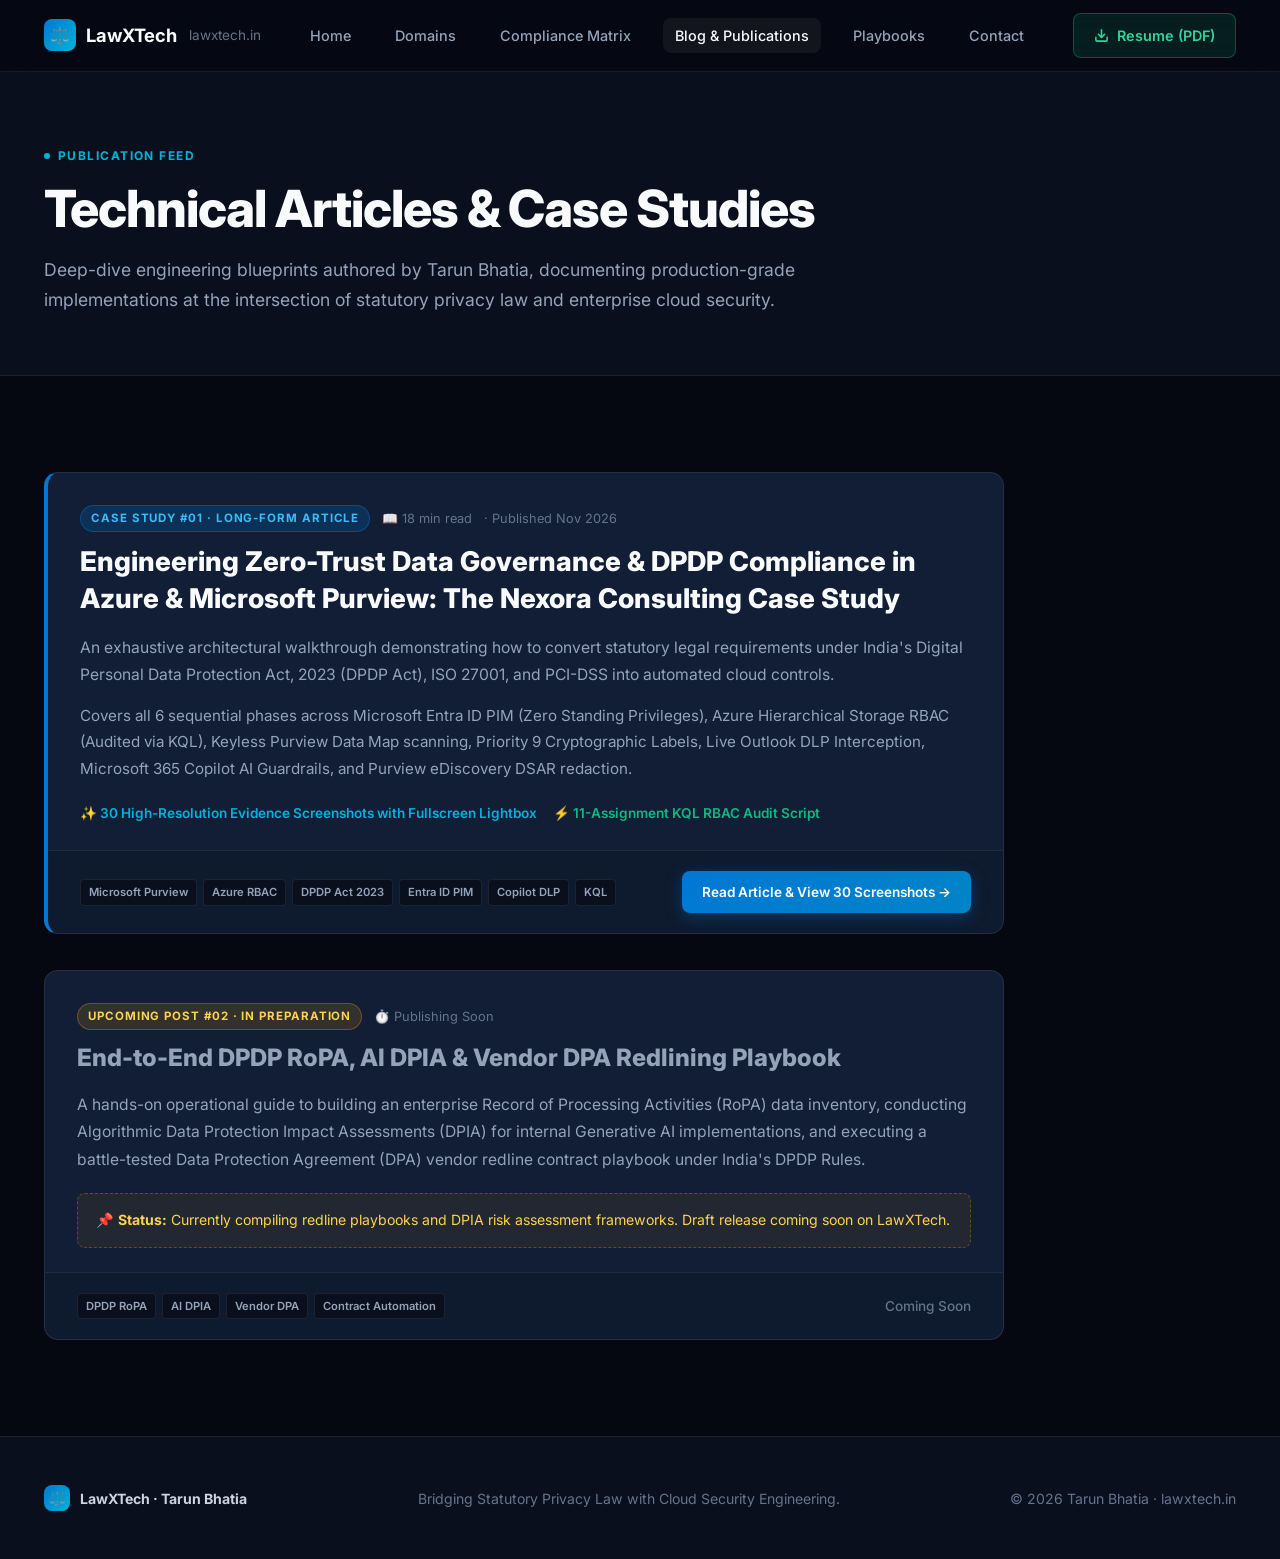
==== blog/index.html @ 919694d5 "feat: complete redesign - personal techno-legal brand, publication blog, and DPDP architecture case " ====
<!DOCTYPE html>
<html lang="en">
<head>
  <meta charset="UTF-8">
  <meta name="viewport" content="width=device-width, initial-scale=1.0">
  <title>Technical Blog &amp; Case Studies | LawXTech — Tarun Bhatia</title>
  <meta name="description" content="Technical publications, cloud security blueprints, and regulatory engineering case studies by Tarun Bhatia on Microsoft Purview, Azure RBAC, DPDP Act 2023, and Zero-Trust data governance.">
  <link rel="preconnect" href="https://fonts.googleapis.com">
  <link rel="preconnect" href="https://fonts.gstatic.com" crossorigin>
  <link href="https://fonts.googleapis.com/css2?family=Inter:wght@300;400;500;600;700;800;900&family=JetBrains+Mono:wght@400;500;600;700&display=swap" rel="stylesheet">
  <link rel="stylesheet" href="../style.css">
</head>
<body>

  <!-- Navigation -->
  <nav id="navbar">
    <div class="container nav-inner">
      <a href="/" class="nav-brand">
        <span class="brand-badge">⚖️</span>
        <span class="brand-name">LawXTech</span>
        <span class="brand-domain">lawxtech.in</span>
      </a>
      <div class="nav-links">
        <a href="/" class="nav-link">Home</a>
        <a href="/#domains" class="nav-link">Domains</a>
        <a href="/#compliance-matrix" class="nav-link">Compliance Matrix</a>
        <a href="/blog/index.html" class="nav-link active">Blog &amp; Publications</a>
        <a href="/#playbooks" class="nav-link">Playbooks</a>
        <a href="/#contact" class="nav-link">Contact</a>
      </div>
      <div class="nav-actions">
        <a href="/assets/Tarun-Bhatia-Resume.pdf" target="_blank" class="btn btn-resume">
          <svg width="15" height="15" viewBox="0 0 24 24" fill="none" stroke="currentColor" stroke-width="2.5" stroke-linecap="round" stroke-linejoin="round"><path d="M21 15v4a2 2 0 0 1-2 2H5a2 2 0 0 1-2-2v-4"></path><polyline points="7 10 12 15 17 10"></polyline><line x1="12" y1="15" x2="12" y2="3"></line></svg>
          Resume (PDF)
        </a>
        <button class="nav-mobile-btn" id="mobile-btn" aria-label="Toggle navigation">
          <span></span><span></span><span></span>
        </button>
      </div>
    </div>
  </nav>

  <!-- Header -->
  <header style="padding: 140px 0 60px; background: var(--bg-1); border-bottom: 1px solid var(--border);">
    <div class="container">
      <div class="section-eyebrow">Publication Feed</div>
      <h1 class="section-title" style="font-size: clamp(2.25rem, 4vw, 3.25rem);">Technical Articles &amp; Case Studies</h1>
      <p class="section-desc">
        Deep-dive engineering blueprints authored by Tarun Bhatia, documenting production-grade implementations at the intersection of statutory privacy law and enterprise cloud security.
      </p>
    </div>
  </header>

  <!-- Publications Feed -->
  <section class="section">
    <div class="container">
      <div style="display: flex; flex-direction: column; gap: 36px; max-width: 960px;">

        <!-- Post #01 -->
        <article class="feed-card primary-post" style="border-radius: var(--radius-md);">
          <div class="feed-card-header">
            <div class="post-meta-row">
              <span class="post-pill pill-active">Case Study #01 · Long-Form Article</span>
              <span class="post-read-time">📖 18 min read</span>
              <span style="font-size: 0.8rem; color: var(--text-3);">· Published Nov 2026</span>
            </div>
            <h2 class="feed-title" style="font-size: 1.7rem;">
              <a href="/blog/nexora-purview-dpdp-architecture.html">
                Engineering Zero-Trust Data Governance &amp; DPDP Compliance in Azure &amp; Microsoft Purview: The Nexora Consulting Case Study
              </a>
            </h2>
          </div>
          <div class="feed-body">
            <p>
              An exhaustive architectural walkthrough demonstrating how to convert statutory legal requirements under India's Digital Personal Data Protection Act, 2023 (DPDP Act), ISO 27001, and PCI-DSS into automated cloud controls.
            </p>
            <p style="margin-top: 14px; font-size: 0.95rem; color: var(--text-2);">
              Covers all 6 sequential phases across Microsoft Entra ID PIM (Zero Standing Privileges), Azure Hierarchical Storage RBAC (Audited via KQL), Keyless Purview Data Map scanning, Priority 9 Cryptographic Labels, Live Outlook DLP Interception, Microsoft 365 Copilot AI Guardrails, and Purview eDiscovery DSAR redaction.
            </p>
            <div style="margin-top: 20px; display: flex; align-items: center; gap: 16px; flex-wrap: wrap;">
              <span style="font-size: 0.85rem; color: var(--accent-cyan); font-weight: 600;">✨ 30 High-Resolution Evidence Screenshots with Fullscreen Lightbox</span>
              <span style="font-size: 0.85rem; color: var(--accent-green); font-weight: 600;">⚡ 11-Assignment KQL RBAC Audit Script</span>
            </div>
          </div>
          <div class="feed-footer">
            <div class="feed-tags">
              <span class="ftag">Microsoft Purview</span>
              <span class="ftag">Azure RBAC</span>
              <span class="ftag">DPDP Act 2023</span>
              <span class="ftag">Entra ID PIM</span>
              <span class="ftag">Copilot DLP</span>
              <span class="ftag">KQL</span>
            </div>
            <a href="/blog/nexora-purview-dpdp-architecture.html" class="btn btn-primary" style="font-size: 0.85rem;">
              Read Article &amp; View 30 Screenshots →
            </a>
          </div>
        </article>

        <!-- Post #02 -->
        <article class="feed-card" style="border-radius: var(--radius-md);">
          <div class="feed-card-header">
            <div class="post-meta-row">
              <span class="post-pill pill-upcoming">Upcoming Post #02 · In Preparation</span>
              <span class="post-read-time">⏱️ Publishing Soon</span>
            </div>
            <h2 class="feed-title" style="font-size: 1.5rem; color: var(--text-2);">
              End-to-End DPDP RoPA, AI DPIA &amp; Vendor DPA Redlining Playbook
            </h2>
          </div>
          <div class="feed-body">
            <p>
              A hands-on operational guide to building an enterprise Record of Processing Activities (RoPA) data inventory, conducting Algorithmic Data Protection Impact Assessments (DPIA) for internal Generative AI implementations, and executing a battle-tested Data Protection Agreement (DPA) vendor redline contract playbook under India's DPDP Rules.
            </p>
            <div style="margin-top: 20px; padding: 14px 18px; border-radius: var(--radius-sm); background: rgba(245, 158, 11, 0.08); border: 1px dashed rgba(245, 158, 11, 0.3); font-size: 0.88rem; color: #fcd34d;">
              📌 <strong>Status:</strong> Currently compiling redline playbooks and DPIA risk assessment frameworks. Draft release coming soon on LawXTech.
            </div>
          </div>
          <div class="feed-footer">
            <div class="feed-tags">
              <span class="ftag">DPDP RoPA</span>
              <span class="ftag">AI DPIA</span>
              <span class="ftag">Vendor DPA</span>
              <span class="ftag">Contract Automation</span>
            </div>
            <span style="font-size: 0.85rem; color: var(--text-3); font-weight: 500;">Coming Soon</span>
          </div>
        </article>

      </div>
    </div>
  </section>

  <!-- Footer -->
  <footer>
    <div class="container footer-inner">
      <div class="footer-brand-wrap">
        <span class="brand-badge" style="width: 26px; height: 26px; font-size: 0.85rem;">⚖️</span>
        <span>LawXTech · Tarun Bhatia</span>
      </div>
      <div>
        Bridging Statutory Privacy Law with Cloud Security Engineering.
      </div>
      <div>
        © 2026 Tarun Bhatia · lawxtech.in
      </div>
    </div>
  </footer>

  <script src="../script.js"></script>
</body>
</html>
---- style.css ----
/* ═══════════════════════════════════════════════════════════
   LawXTech (lawxtech.in) — Universal Design System & Stylesheet
   Author: Tarun Bhatia (Privacy Engineer & Data Governance Specialist)
   Theme: High-End Techno-Legal Dark + Azure/Cyan + Purple Accent
═══════════════════════════════════════════════════════════ */

:root {
  --bg-0: #050811;
  --bg-1: #090f1d;
  --bg-2: #0e172a;
  --bg-card: #111e36;
  --bg-card-hover: #172744;
  --border: rgba(255, 255, 255, 0.08);
  --border-hover: rgba(0, 168, 255, 0.45);
  --accent: #0078d4;
  --accent-cyan: #00b4d8;
  --accent-purple: #8b5cf6;
  --accent-green: #10b981;
  --accent-red: #ef4444;
  --accent-amber: #f59e0b;
  --text-0: #f8fafc;
  --text-1: #cbd5e1;
  --text-2: #94a3b8;
  --text-3: #64748b;
  --font-main: 'Inter', -apple-system, BlinkMacSystemFont, 'Segoe UI', Roboto, sans-serif;
  --font-mono: 'JetBrains Mono', 'Fira Code', monospace;
  --radius-sm: 8px;
  --radius-md: 14px;
  --radius-lg: 20px;
  --shadow-sm: 0 4px 16px rgba(0, 0, 0, 0.3);
  --shadow-lg: 0 12px 48px rgba(0, 0, 0, 0.6);
  --transition: all 0.25s cubic-bezier(0.4, 0, 0.2, 1);
}

/* ── Reset & Global ── */
*, *::before, *::after { box-sizing: border-box; margin: 0; padding: 0; }
html { scroll-behavior: smooth; font-size: 16px; }
body {
  font-family: var(--font-main);
  background: var(--bg-0);
  color: var(--text-1);
  line-height: 1.65;
  overflow-x: hidden;
  -webkit-font-smoothing: antialiased;
}
img { max-width: 100%; height: auto; display: block; }
a { color: inherit; text-decoration: none; transition: var(--transition); }
ul, ol { list-style: none; }
button { cursor: pointer; border: none; background: none; font-family: inherit; }
code {
  font-family: var(--font-mono);
  font-size: 0.88em;
  background: rgba(0, 180, 216, 0.1);
  color: #7dd3fc;
  padding: 3px 7px;
  border-radius: 5px;
  border: 1px solid rgba(0, 180, 216, 0.2);
}
pre { font-family: var(--font-mono); }

/* ── Reading Progress Bar ── */
#reading-progress {
  position: fixed; top: 0; left: 0; width: 0%; height: 3px;
  background: linear-gradient(90deg, var(--accent), var(--accent-cyan), var(--accent-purple));
  z-index: 2000; transition: width 0.1s ease-out;
}

/* ── Layout Containers ── */
.container { max-width: 1240px; margin: 0 auto; padding: 0 24px; }
.container-narrow { max-width: 900px; margin: 0 auto; padding: 0 24px; }
.section { padding: 96px 0; }
.section-alt { background: var(--bg-1); border-top: 1px solid var(--border); border-bottom: 1px solid var(--border); }
.section-header { margin-bottom: 48px; }
.section-eyebrow {
  display: inline-flex; align-items: center; gap: 8px;
  font-size: 0.75rem; font-weight: 700; text-transform: uppercase;
  letter-spacing: 0.12em; color: var(--accent-cyan); margin-bottom: 12px;
}
.section-eyebrow::before {
  content: ''; display: inline-block; width: 6px; height: 6px;
  border-radius: 50%; background: var(--accent-cyan);
}
.section-title {
  font-size: clamp(2rem, 3.5vw, 2.75rem);
  font-weight: 800; color: var(--text-0);
  line-height: 1.2; letter-spacing: -0.02em; margin-bottom: 16px;
}
.section-desc { font-size: 1.1rem; color: var(--text-2); max-width: 760px; line-height: 1.7; }

/* ── Navigation ── */
#navbar {
  position: fixed; top: 0; left: 0; right: 0; z-index: 1000;
  height: 72px; display: flex; align-items: center;
  background: rgba(5, 8, 17, 0.85); backdrop-filter: blur(16px);
  -webkit-backdrop-filter: blur(16px);
  border-bottom: 1px solid var(--border);
  transition: var(--transition);
}
.nav-inner {
  display: flex; align-items: center; justify-content: space-between;
  width: 100%;
}
.nav-brand {
  display: flex; align-items: center; gap: 10px; font-weight: 700;
  font-size: 1.15rem; color: var(--text-0);
}
.brand-badge {
  background: linear-gradient(135deg, var(--accent), var(--accent-cyan));
  width: 32px; height: 32px; border-radius: 8px;
  display: flex; align-items: center; justify-content: center;
  font-size: 1rem; color: #fff;
}
.brand-domain { font-size: 0.85rem; color: var(--text-3); font-weight: 400; margin-left: 2px; }
.nav-links { display: flex; align-items: center; gap: 20px; }
.nav-link {
  font-size: 0.9rem; font-weight: 500; color: var(--text-2);
  padding: 6px 12px; border-radius: var(--radius-sm);
}
.nav-link:hover, .nav-link.active { color: var(--text-0); background: rgba(255, 255, 255, 0.05); }
.nav-actions { display: flex; align-items: center; gap: 12px; }
.nav-mobile-btn {
  display: none; flex-direction: column; gap: 5px; padding: 8px;
  border-radius: var(--radius-sm); background: rgba(255, 255, 255, 0.05);
}
.nav-mobile-btn span { width: 22px; height: 2px; background: var(--text-1); border-radius: 2px; transition: var(--transition); }

/* ── Buttons ── */
.btn {
  display: inline-flex; align-items: center; justify-content: center; gap: 8px;
  font-size: 0.9rem; font-weight: 600; padding: 10px 20px;
  border-radius: var(--radius-sm); transition: var(--transition);
}
.btn-primary {
  background: linear-gradient(135deg, var(--accent), #0284c7);
  color: #fff; box-shadow: 0 4px 16px rgba(0, 120, 212, 0.35);
}
.btn-primary:hover {
  transform: translateY(-2px);
  box-shadow: 0 8px 24px rgba(0, 120, 212, 0.5);
}
.btn-outline {
  border: 1px solid var(--border-hover); color: var(--accent-cyan);
  background: rgba(0, 180, 216, 0.04);
}
.btn-outline:hover {
  background: rgba(0, 180, 216, 0.12); color: #fff;
  transform: translateY(-2px);
}
.btn-resume {
  background: rgba(16, 185, 129, 0.12); border: 1px solid rgba(16, 185, 129, 0.35);
  color: #34d399; font-weight: 600;
}
.btn-resume:hover {
  background: rgba(16, 185, 129, 0.25); color: #fff;
  transform: translateY(-2px);
}

/* ── Hero Section (Home) ── */
#hero {
  position: relative; min-height: 92vh; padding-top: 130px; padding-bottom: 80px;
  display: flex; align-items: center; overflow: hidden;
}
.hero-glow-1 {
  position: absolute; top: 10%; left: 5%; width: 500px; height: 500px;
  background: radial-gradient(circle, rgba(0, 120, 212, 0.15) 0%, transparent 70%);
  filter: blur(80px); pointer-events: none; z-index: 0;
}
.hero-glow-2 {
  position: absolute; bottom: 5%; right: 10%; width: 450px; height: 450px;
  background: radial-gradient(circle, rgba(139, 92, 246, 0.12) 0%, transparent 70%);
  filter: blur(80px); pointer-events: none; z-index: 0;
}
.hero-grid {
  display: grid; grid-template-columns: 1.25fr 0.75fr; gap: 48px;
  align-items: center; position: relative; z-index: 1;
}
.hero-content { display: flex; flex-direction: column; gap: 20px; }
.hero-badge-wrap { display: flex; align-items: center; gap: 12px; flex-wrap: wrap; }
.hero-status {
  display: inline-flex; align-items: center; gap: 8px;
  padding: 6px 14px; border-radius: 999px;
  background: rgba(16, 185, 129, 0.1); border: 1px solid rgba(16, 185, 129, 0.3);
  font-size: 0.78rem; font-weight: 600; color: #34d399;
}
.status-dot { width: 8px; height: 8px; border-radius: 50%; background: #34d399; animation: pulse-green 2s infinite; }
@keyframes pulse-green { 0%, 100% { opacity: 1; transform: scale(1); } 50% { opacity: 0.4; transform: scale(0.8); } }
.hero-location { font-size: 0.85rem; color: var(--text-2); display: flex; align-items: center; gap: 6px; }
.hero-name {
  font-size: clamp(2.5rem, 5vw, 4.25rem); font-weight: 900;
  color: var(--text-0); letter-spacing: -0.03em; line-height: 1.08;
}
.hero-name span {
  background: linear-gradient(135deg, #fff 30%, var(--accent-cyan) 100%);
  -webkit-background-clip: text; -webkit-text-fill-color: transparent;
}
.hero-tagline {
  font-size: clamp(1.15rem, 2vw, 1.4rem); font-weight: 500;
  color: var(--accent-cyan); line-height: 1.4;
}
.hero-bio { font-size: 1.1rem; color: var(--text-2); line-height: 1.8; max-width: 680px; }
.hero-bio strong { color: var(--text-0); }
.hero-cta-group { display: flex; align-items: center; gap: 14px; flex-wrap: wrap; margin-top: 8px; }

/* ── Hero Snapshot Card ── */
.hero-card {
  background: var(--bg-card); border: 1px solid var(--border);
  border-radius: var(--radius-lg); padding: 32px; box-shadow: var(--shadow-lg);
  display: flex; flex-direction: column; gap: 24px; position: relative;
}
.hero-card-header { border-bottom: 1px solid var(--border); padding-bottom: 18px; }
.hch-title { font-size: 0.8rem; font-weight: 700; text-transform: uppercase; letter-spacing: 0.1em; color: var(--accent-cyan); }
.hch-sub { font-size: 1.1rem; font-weight: 700; color: var(--text-0); margin-top: 4px; }
.hero-stats-row { display: grid; grid-template-columns: repeat(2, 1fr); gap: 16px; }
.stat-box {
  background: var(--bg-1); border: 1px solid var(--border);
  border-radius: var(--radius-sm); padding: 14px; text-align: left;
}
.sb-num { font-size: 1.85rem; font-weight: 800; color: var(--accent-cyan); line-height: 1; font-family: var(--font-mono); }
.sb-lbl { font-size: 0.75rem; color: var(--text-2); margin-top: 6px; font-weight: 500; }
.hero-badges-list { display: flex; flex-wrap: wrap; gap: 8px; }
.hbadge {
  font-size: 0.75rem; font-weight: 600; padding: 4px 10px; border-radius: 6px;
  background: rgba(255, 255, 255, 0.04); border: 1px solid var(--border); color: var(--text-1);
}

/* ── Domains of Expertise ── */
.domains-grid {
  display: grid; grid-template-columns: repeat(auto-fit, minmax(340px, 1fr));
  gap: 24px;
}
.domain-card {
  background: var(--bg-card); border: 1px solid var(--border);
  border-radius: var(--radius-md); padding: 32px;
  transition: var(--transition); display: flex; flex-direction: column; gap: 16px;
}
.domain-card:hover {
  border-color: var(--border-hover); transform: translateY(-4px);
  box-shadow: var(--shadow-sm);
}
.dc-icon {
  width: 48px; height: 48px; border-radius: 12px;
  display: flex; align-items: center; justify-content: center;
  font-size: 1.5rem; background: rgba(0, 120, 212, 0.12);
  border: 1px solid rgba(0, 120, 212, 0.25);
}
.domain-card h3 { font-size: 1.2rem; font-weight: 700; color: var(--text-0); }
.domain-card p { font-size: 0.95rem; color: var(--text-2); line-height: 1.7; }
.domain-tags { display: flex; flex-wrap: wrap; gap: 6px; margin-top: auto; padding-top: 8px; }
.dtag {
  font-size: 0.72rem; font-weight: 600; padding: 3px 8px; border-radius: 4px;
  background: rgba(255, 255, 255, 0.03); color: var(--accent-cyan);
  border: 1px solid rgba(0, 180, 216, 0.2); font-family: var(--font-mono);
}

/* ── Compliance Matrix Table ── */
.compliance-matrix-wrap {
  overflow-x: auto; border-radius: var(--radius-md); border: 1px solid var(--border);
  background: var(--bg-card); box-shadow: var(--shadow-sm);
}
.compliance-table { width: 100%; border-collapse: collapse; font-size: 0.9rem; text-align: left; }
.compliance-table th {
  padding: 16px 20px; background: rgba(255, 255, 255, 0.03);
  color: var(--text-0); font-weight: 700; font-size: 0.8rem;
  text-transform: uppercase; letter-spacing: 0.08em;
  border-bottom: 1px solid var(--border);
}
.compliance-table td {
  padding: 18px 20px; border-bottom: 1px solid var(--border);
  color: var(--text-1); vertical-align: top;
}
.compliance-table tr:last-child td { border-bottom: none; }
.compliance-table tr:hover td { background: rgba(0, 120, 212, 0.04); }
.matrix-sec { font-family: var(--font-mono); font-weight: 600; color: var(--accent-cyan); white-space: nowrap; }
.matrix-fw {
  display: inline-block; font-size: 0.72rem; font-weight: 700; padding: 2px 8px;
  border-radius: 4px; text-transform: uppercase; letter-spacing: 0.05em;
}
.fw-dpdp { background: rgba(0, 120, 212, 0.15); color: #7dd3fc; border: 1px solid rgba(0, 120, 212, 0.3); }
.fw-pci { background: rgba(239, 68, 68, 0.15); color: #fca5a5; border: 1px solid rgba(239, 68, 68, 0.3); }
.fw-iso { background: rgba(16, 185, 129, 0.15); color: #6ee7b7; border: 1px solid rgba(16, 185, 129, 0.3); }
.matrix-link {
  display: inline-flex; align-items: center; gap: 6px;
  color: var(--accent-cyan); font-weight: 600; font-size: 0.85rem;
}
.matrix-link:hover { color: #fff; text-decoration: underline; }

/* ── Blog / Case Study Feed Cards ── */
.feed-grid { display: grid; grid-template-columns: 1.25fr 0.75fr; gap: 32px; }
.feed-card {
  background: var(--bg-card); border: 1px solid var(--border);
  border-radius: var(--radius-lg); overflow: hidden;
  transition: var(--transition); display: flex; flex-direction: column;
}
.feed-card:hover { border-color: var(--border-hover); transform: translateY(-4px); box-shadow: var(--shadow-lg); }
.feed-card.primary-post { border-left: 4px solid var(--accent); }
.feed-card-header { padding: 32px 32px 16px; display: flex; flex-direction: column; gap: 12px; }
.post-meta-row { display: flex; align-items: center; gap: 12px; flex-wrap: wrap; }
.post-pill {
  font-size: 0.72rem; font-weight: 700; padding: 3px 10px; border-radius: 999px;
  text-transform: uppercase; letter-spacing: 0.08em;
}
.pill-active { background: rgba(0, 120, 212, 0.2); color: #38bdf8; border: 1px solid rgba(0, 120, 212, 0.4); }
.pill-upcoming { background: rgba(245, 158, 11, 0.15); color: #fcd34d; border: 1px solid rgba(245, 158, 11, 0.3); }
.post-read-time { font-size: 0.8rem; color: var(--text-3); display: flex; align-items: center; gap: 4px; }
.feed-title {
  font-size: 1.45rem; font-weight: 800; color: var(--text-0); line-height: 1.35;
}
.feed-title a:hover { color: var(--accent-cyan); }
.feed-body { padding: 0 32px 24px; color: var(--text-2); font-size: 0.98rem; line-height: 1.75; }
.feed-footer {
  margin-top: auto; padding: 20px 32px; border-top: 1px solid var(--border);
  background: rgba(0, 0, 0, 0.15); display: flex; align-items: center; justify-content: space-between;
}
.feed-tags { display: flex; flex-wrap: wrap; gap: 6px; }
.ftag {
  font-size: 0.7rem; font-weight: 600; padding: 3px 8px; border-radius: 4px;
  background: var(--bg-1); color: var(--text-2); border: 1px solid var(--border);
}

/* ── Free Governance Playbooks ── */
.playbooks-grid { display: grid; grid-template-columns: repeat(auto-fit, minmax(320px, 1fr)); gap: 24px; }
.playbook-card {
  background: var(--bg-card); border: 1px solid var(--border);
  border-radius: var(--radius-md); padding: 32px;
  display: flex; flex-direction: column; gap: 18px;
}
.pb-badge {
  display: inline-block; font-size: 0.72rem; font-weight: 700;
  text-transform: uppercase; letter-spacing: 0.08em;
  color: var(--accent-green); background: rgba(16, 185, 129, 0.12);
  padding: 3px 10px; border-radius: 999px; width: fit-content;
}
.playbook-card h3 { font-size: 1.25rem; font-weight: 700; color: var(--text-0); }
.playbook-card p { font-size: 0.95rem; color: var(--text-2); line-height: 1.7; }
.pb-features { display: flex; flex-direction: column; gap: 8px; font-size: 0.88rem; color: var(--text-1); }
.pb-features li { display: flex; align-items: center; gap: 8px; }
.pb-features li::before { content: '✓'; color: var(--accent-green); font-weight: 700; }
.playbook-actions { margin-top: auto; display: flex; gap: 12px; }

/* ── Long-Form Editorial Blog Post Layout ── */
.article-header { padding: 140px 0 60px; border-bottom: 1px solid var(--border); background: var(--bg-1); }
.article-meta-top { display: flex; align-items: center; gap: 12px; margin-bottom: 16px; flex-wrap: wrap; }
.article-h1 {
  font-size: clamp(2.25rem, 4vw, 3.5rem); font-weight: 900;
  color: var(--text-0); line-height: 1.18; letter-spacing: -0.02em; margin-bottom: 24px;
}
.article-lead { font-size: 1.25rem; color: var(--text-1); line-height: 1.75; max-width: 860px; font-weight: 400; }
.author-bar {
  display: flex; align-items: center; justify-content: space-between;
  margin-top: 36px; padding-top: 24px; border-top: 1px solid var(--border);
  flex-wrap: wrap; gap: 16px;
}
.author-info { display: flex; align-items: center; gap: 14px; }
.author-avatar {
  width: 52px; height: 52px; border-radius: 50%;
  background: linear-gradient(135deg, var(--accent), var(--accent-cyan));
  display: flex; align-items: center; justify-content: center;
  font-size: 1.4rem; font-weight: 800; color: #fff;
}
.author-name { font-weight: 700; color: var(--text-0); font-size: 1rem; }
.author-role { font-size: 0.85rem; color: var(--text-2); }
.article-date-time { font-size: 0.85rem; color: var(--text-3); }

/* ── Article Body & TOC ── */
.article-layout {
  display: grid; grid-template-columns: 280px 1fr; gap: 64px;
  padding: 64px 0 120px; align-items: start;
}
.toc-sidebar {
  position: sticky; top: 100px;
  background: var(--bg-card); border: 1px solid var(--border);
  border-radius: var(--radius-md); padding: 24px;
  max-height: calc(100vh - 140px); overflow-y: auto;
}
.toc-title {
  font-size: 0.78rem; font-weight: 700; text-transform: uppercase;
  letter-spacing: 0.1em; color: var(--accent-cyan); margin-bottom: 16px;
}
.toc-list { display: flex; flex-direction: column; gap: 8px; font-size: 0.86rem; }
.toc-link { color: var(--text-2); padding: 4px 8px; border-radius: 4px; display: block; line-height: 1.4; }
.toc-link:hover, .toc-link.active { color: var(--text-0); background: rgba(255, 255, 255, 0.05); }
.toc-link.sub { padding-left: 18px; font-size: 0.8rem; color: var(--text-3); }

.article-content { max-width: 820px; font-size: 1.08rem; color: var(--text-1); line-height: 1.85; }
.article-content h2 {
  font-size: 1.85rem; font-weight: 800; color: var(--text-0);
  margin: 56px 0 20px; letter-spacing: -0.01em; scroll-margin-top: 100px;
  border-bottom: 1px solid var(--border); padding-bottom: 12px;
}
.article-content h3 {
  font-size: 1.35rem; font-weight: 700; color: var(--text-0);
  margin: 40px 0 16px; scroll-margin-top: 100px;
}
.article-content p { margin-bottom: 22px; }
.article-content strong { color: var(--text-0); }
.article-content ul { margin: 16px 0 24px; padding-left: 20px; list-style: disc; }
.article-content li { margin-bottom: 10px; color: var(--text-1); }

/* ── Screenshot Figure Card ── */
.figure-card {
  margin: 32px 0 44px; background: var(--bg-card);
  border: 1px solid var(--border); border-radius: var(--radius-md);
  overflow: hidden; box-shadow: var(--shadow-sm);
  transition: var(--transition); cursor: pointer;
}
.figure-card:hover {
  border-color: var(--border-hover); transform: translateY(-3px);
  box-shadow: var(--shadow-lg);
}
.figure-img-wrap {
  position: relative; background: #000; overflow: hidden;
  max-height: 480px; display: flex; align-items: center; justify-content: center;
}
.figure-img-wrap img {
  width: 100%; object-fit: contain; max-height: 480px;
  transition: transform 0.3s ease;
}
.figure-card:hover .figure-img-wrap img { transform: scale(1.015); }
.figure-zoom-hint {
  position: absolute; bottom: 12px; right: 12px;
  background: rgba(5, 8, 17, 0.85); backdrop-filter: blur(8px);
  padding: 6px 12px; border-radius: 999px; font-size: 0.75rem;
  font-weight: 600; color: var(--accent-cyan); border: 1px solid var(--border);
  display: flex; align-items: center; gap: 6px; pointer-events: none;
}
.figure-caption {
  padding: 16px 20px; font-size: 0.88rem; color: var(--text-2);
  border-top: 1px solid var(--border); background: var(--bg-1); line-height: 1.6;
}
.figure-caption strong { color: var(--text-0); }

/* ── Callout Box ── */
.callout {
  padding: 22px 24px; border-radius: var(--radius-md);
  margin: 32px 0; border: 1px solid; font-size: 0.98rem; line-height: 1.75;
}
.callout-legal {
  background: rgba(0, 120, 212, 0.06); border-color: rgba(0, 120, 212, 0.25);
  color: #bae6fd;
}
.callout-legal strong { color: #fff; }
.callout-danger {
  background: rgba(239, 68, 68, 0.06); border-color: rgba(239, 68, 68, 0.25);
  color: #fecaca;
}
.callout-success {
  background: rgba(16, 185, 129, 0.06); border-color: rgba(16, 185, 129, 0.25);
  color: #a7f3d0;
}

/* ── Code Display Block ── */
.code-block {
  background: #090d16; border: 1px solid var(--border);
  border-radius: var(--radius-md); overflow: hidden; margin: 28px 0;
}
.code-header {
  display: flex; align-items: center; justify-content: space-between;
  padding: 10px 18px; background: rgba(255, 255, 255, 0.03);
  border-bottom: 1px solid var(--border);
}
.code-title { font-size: 0.78rem; font-weight: 700; color: var(--text-2); font-family: var(--font-mono); }
.code-copy-btn {
  font-size: 0.75rem; font-weight: 600; color: var(--text-3);
  padding: 4px 10px; border-radius: 4px; border: 1px solid var(--border);
  transition: var(--transition);
}
.code-copy-btn:hover { color: var(--accent-cyan); border-color: var(--accent-cyan); }
.code-content {
  padding: 20px; font-size: 0.85rem; line-height: 1.65;
  color: #7dd3fc; overflow-x: auto;
}
.code-content code { background: none; border: none; padding: 0; color: inherit; }

/* ── Lightbox Modal ── */
.lightbox-modal {
  position: fixed; inset: 0; z-index: 3000;
  background: rgba(4, 7, 15, 0.94); backdrop-filter: blur(12px);
  -webkit-backdrop-filter: blur(12px);
  display: none; align-items: center; justify-content: center;
  padding: 24px; opacity: 0; transition: opacity 0.25s ease;
}
.lightbox-modal.active { display: flex; opacity: 1; }
.lb-wrapper {
  position: relative; max-width: 1400px; width: 100%; max-height: 94vh;
  display: flex; flex-direction: column; align-items: center;
}
.lb-img-container {
  max-height: 80vh; max-width: 100%; border-radius: var(--radius-sm);
  overflow: hidden; border: 1px solid var(--border); box-shadow: var(--shadow-lg);
  display: flex; align-items: center; justify-content: center; background: #000;
}
#lb-image {
  max-height: 78vh; max-width: 100%; object-fit: contain; display: block;
}
.lb-caption-bar {
  margin-top: 14px; text-align: center; max-width: 900px;
}
#lb-caption-text { font-size: 0.95rem; color: var(--text-1); line-height: 1.5; font-weight: 500; }
#lb-counter-text { font-size: 0.78rem; color: var(--accent-cyan); margin-top: 4px; font-family: var(--font-mono); }
.lb-btn-close {
  position: fixed; top: 24px; right: 28px; width: 44px; height: 44px;
  border-radius: 50%; background: rgba(255, 255, 255, 0.1); color: #fff;
  font-size: 1.25rem; display: flex; align-items: center; justify-content: center;
  transition: var(--transition); z-index: 3010;
}
.lb-btn-close:hover { background: rgba(239, 68, 68, 0.3); color: #ef4444; }
.lb-nav-btn {
  position: fixed; top: 50%; transform: translateY(-50%);
  width: 52px; height: 52px; border-radius: 50%;
  background: rgba(255, 255, 255, 0.08); color: #fff; font-size: 1.75rem;
  display: flex; align-items: center; justify-content: center;
  transition: var(--transition); z-index: 3010;
}
.lb-nav-btn:hover { background: var(--accent); transform: translateY(-50%) scale(1.08); }
.lb-prev { left: 24px; }
.lb-next { right: 24px; }

/* ── Contact Section ── */
.contact-grid { display: grid; grid-template-columns: 1fr 1fr; gap: 48px; }
.contact-left { display: flex; flex-direction: column; gap: 24px; }
.contact-info-list { display: flex; flex-direction: column; gap: 16px; }
.ci-row { display: flex; align-items: flex-start; gap: 14px; }
.ci-icon {
  width: 40px; height: 40px; border-radius: 10px; background: rgba(0, 120, 212, 0.1);
  display: flex; align-items: center; justify-content: center; font-size: 1.2rem; flex-shrink: 0;
}
.ci-title { font-size: 0.75rem; font-weight: 700; text-transform: uppercase; letter-spacing: 0.08em; color: var(--text-3); }
.ci-val { font-size: 1rem; font-weight: 600; color: var(--text-0); margin-top: 2px; }

/* ── Footer ── */
footer {
  background: var(--bg-1); border-top: 1px solid var(--border);
  padding: 48px 0; font-size: 0.88rem; color: var(--text-3);
}
.footer-inner {
  display: flex; align-items: center; justify-content: space-between;
  flex-wrap: wrap; gap: 20px;
}
.footer-brand-wrap { display: flex; align-items: center; gap: 10px; font-weight: 700; color: var(--text-1); }

/* ── Responsive ── */
@media (max-width: 1024px) {
  .hero-grid { grid-template-columns: 1fr; gap: 40px; }
  .article-layout { grid-template-columns: 1fr; }
  .toc-sidebar { display: none; }
  .feed-grid { grid-template-columns: 1fr; }
  .contact-grid { grid-template-columns: 1fr; }
}
@media (max-width: 768px) {
  .section { padding: 64px 0; }
  .nav-links { display: none; }
  .nav-mobile-btn { display: flex; }
  #navbar.menu-open .nav-links {
    display: flex; flex-direction: column; position: absolute;
    top: 72px; left: 0; right: 0; background: var(--bg-1);
    padding: 24px; border-bottom: 1px solid var(--border);
  }
  .lb-nav-btn { display: none; }
}
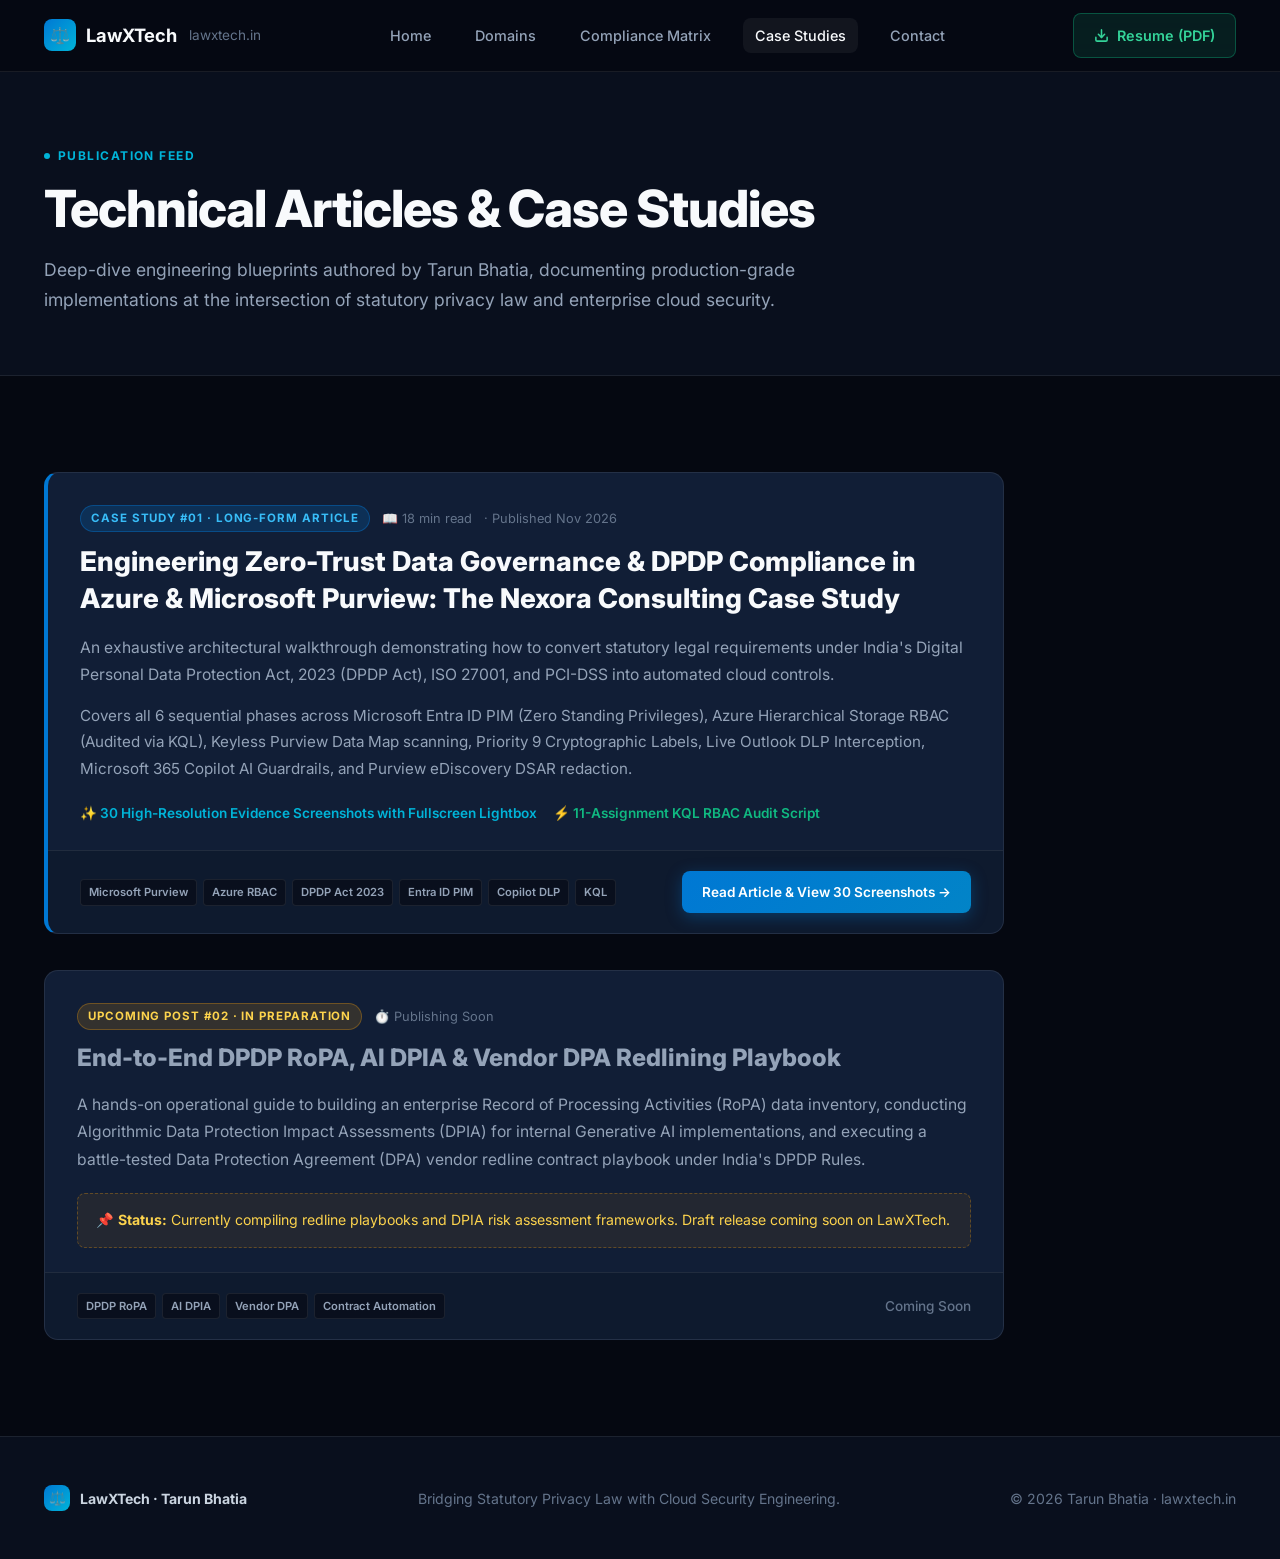
==== commit dfa7788b: "refactor: refine positioning to Data Privacy & Cloud Governance Analyst, Tohana base, AI-assisted fr" ====
--- a/blog/index.html
+++ b/blog/index.html
@@ -24,8 +24,7 @@
         <a href="/" class="nav-link">Home</a>
         <a href="/#domains" class="nav-link">Domains</a>
         <a href="/#compliance-matrix" class="nav-link">Compliance Matrix</a>
-        <a href="/blog/index.html" class="nav-link active">Blog &amp; Publications</a>
-        <a href="/#playbooks" class="nav-link">Playbooks</a>
+        <a href="/blog/index.html" class="nav-link active">Case Studies</a>
         <a href="/#contact" class="nav-link">Contact</a>
       </div>
       <div class="nav-actions">
--- a/style.css
+++ b/style.css
@@ -473,21 +473,30 @@
 
 /* ── Lightbox Modal ── */
 .lightbox-modal {
-  position: fixed; inset: 0; z-index: 3000;
-  background: rgba(4, 7, 15, 0.94); backdrop-filter: blur(12px);
-  -webkit-backdrop-filter: blur(12px);
+  position: fixed; inset: 0; z-index: 999999;
+  background: rgba(4, 7, 15, 0.96); backdrop-filter: blur(16px);
+  -webkit-backdrop-filter: blur(16px);
   display: none; align-items: center; justify-content: center;
-  padding: 24px; opacity: 0; transition: opacity 0.25s ease;
-}
-.lightbox-modal.active { display: flex; opacity: 1; }
+  padding: 24px; cursor: pointer;
+}
+.lightbox-modal.active {
+  display: flex !important;
+  animation: lbIn 0.18s cubic-bezier(0.16, 1, 0.3, 1);
+}
+@keyframes lbIn {
+  from { opacity: 0; transform: scale(0.98); }
+  to { opacity: 1; transform: scale(1); }
+}
 .lb-wrapper {
   position: relative; max-width: 1400px; width: 100%; max-height: 94vh;
   display: flex; flex-direction: column; align-items: center;
+  cursor: default;
 }
 .lb-img-container {
   max-height: 80vh; max-width: 100%; border-radius: var(--radius-sm);
   overflow: hidden; border: 1px solid var(--border); box-shadow: var(--shadow-lg);
   display: flex; align-items: center; justify-content: center; background: #000;
+  cursor: pointer;
 }
 #lb-image {
   max-height: 78vh; max-width: 100%; object-fit: contain; display: block;
@@ -498,20 +507,23 @@
 #lb-caption-text { font-size: 0.95rem; color: var(--text-1); line-height: 1.5; font-weight: 500; }
 #lb-counter-text { font-size: 0.78rem; color: var(--accent-cyan); margin-top: 4px; font-family: var(--font-mono); }
 .lb-btn-close {
-  position: fixed; top: 24px; right: 28px; width: 44px; height: 44px;
-  border-radius: 50%; background: rgba(255, 255, 255, 0.1); color: #fff;
-  font-size: 1.25rem; display: flex; align-items: center; justify-content: center;
-  transition: var(--transition); z-index: 3010;
-}
-.lb-btn-close:hover { background: rgba(239, 68, 68, 0.3); color: #ef4444; }
+  position: fixed; top: 20px; right: 24px;
+  background: rgba(239, 68, 68, 0.2); border: 1px solid rgba(239, 68, 68, 0.5);
+  color: #fff; font-size: 0.88rem; font-weight: 700;
+  padding: 8px 18px; border-radius: 999px;
+  display: flex; align-items: center; gap: 6px;
+  transition: var(--transition); z-index: 1000000; cursor: pointer;
+}
+.lb-btn-close:hover { background: rgba(239, 68, 68, 0.45); transform: scale(1.04); }
 .lb-nav-btn {
   position: fixed; top: 50%; transform: translateY(-50%);
-  width: 52px; height: 52px; border-radius: 50%;
-  background: rgba(255, 255, 255, 0.08); color: #fff; font-size: 1.75rem;
+  width: 54px; height: 54px; border-radius: 50%;
+  background: rgba(255, 255, 255, 0.12); color: #fff; font-size: 1.85rem;
   display: flex; align-items: center; justify-content: center;
-  transition: var(--transition); z-index: 3010;
-}
-.lb-nav-btn:hover { background: var(--accent); transform: translateY(-50%) scale(1.08); }
+  transition: var(--transition); z-index: 1000000; cursor: pointer;
+  border: 1px solid rgba(255, 255, 255, 0.15);
+}
+.lb-nav-btn:hover { background: var(--accent); transform: translateY(-50%) scale(1.1); }
 .lb-prev { left: 24px; }
 .lb-next { right: 24px; }
 
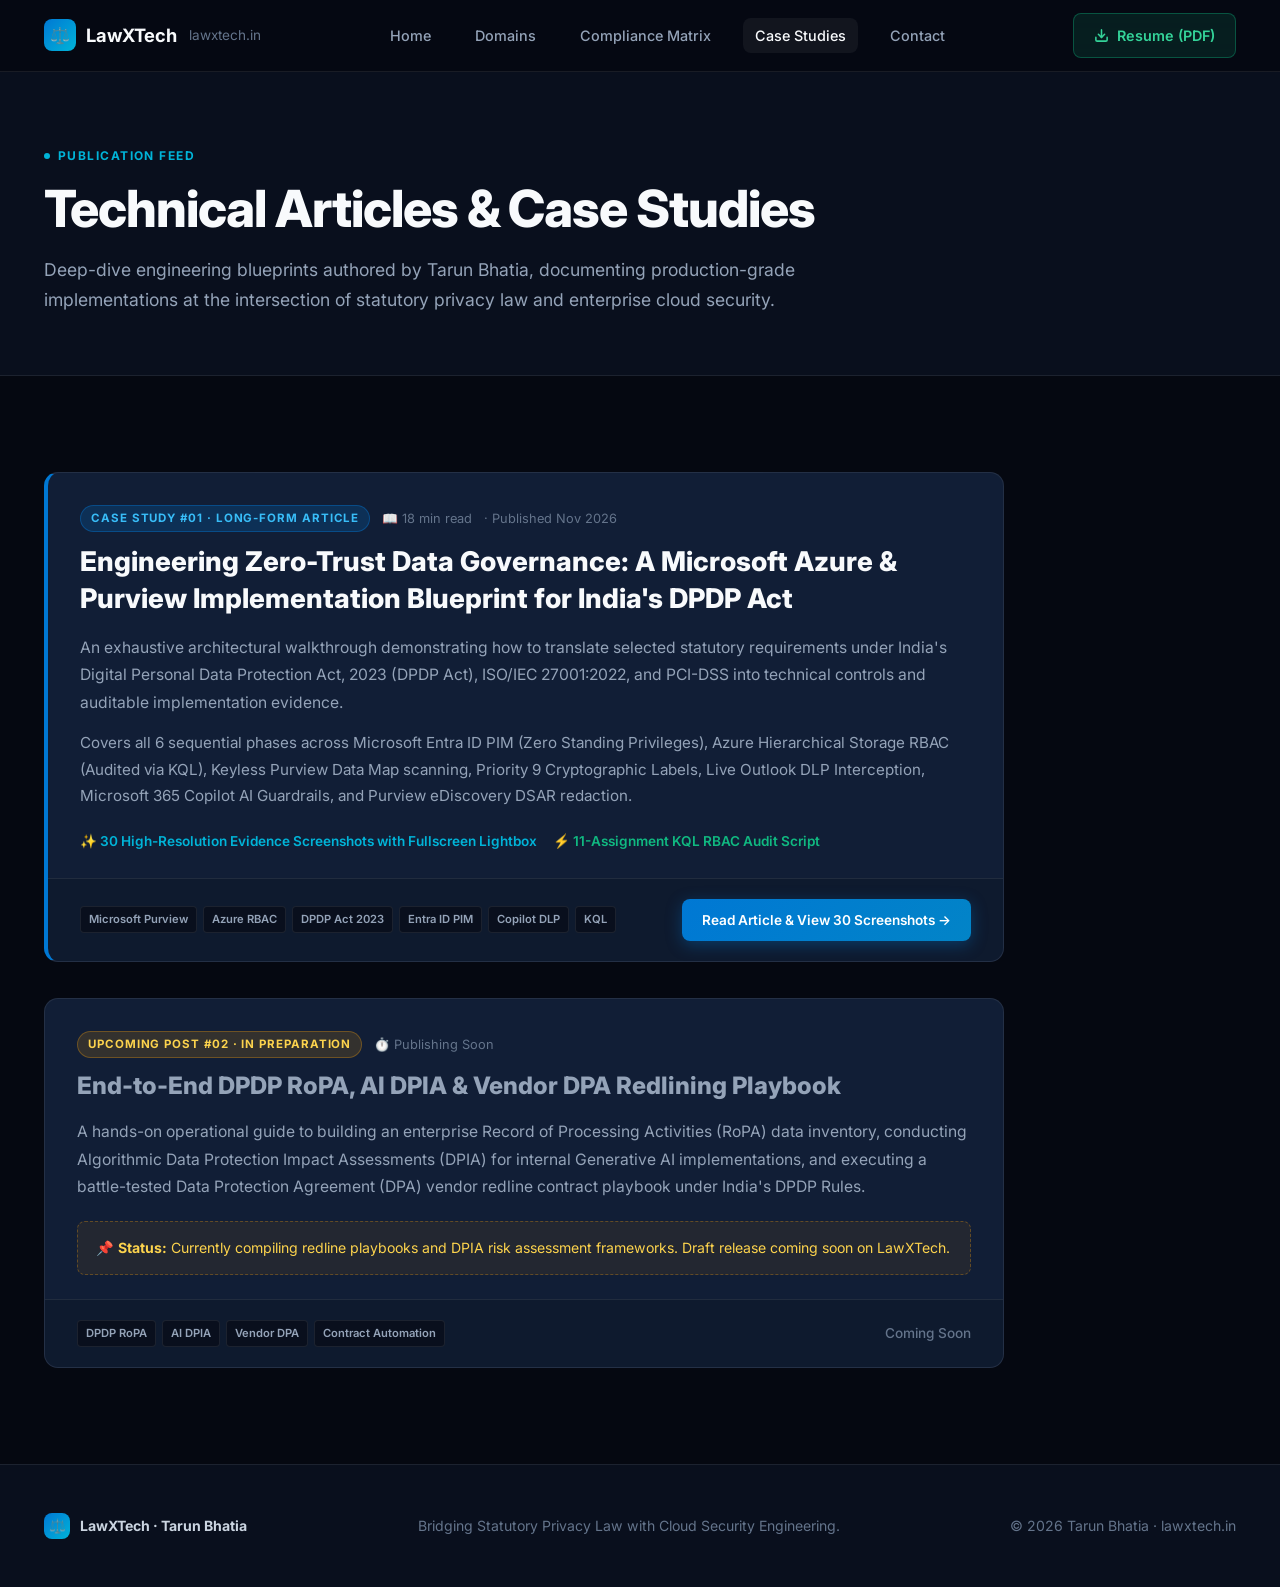
==== commit bf8e8f4d: "docs: revise Nexora DPDP and Purview case study for legal and technical accuracy" ====
--- a/blog/index.html
+++ b/blog/index.html
@@ -65,13 +65,13 @@
             </div>
             <h2 class="feed-title" style="font-size: 1.7rem;">
               <a href="/blog/nexora-purview-dpdp-architecture.html">
-                Engineering Zero-Trust Data Governance &amp; DPDP Compliance in Azure &amp; Microsoft Purview: The Nexora Consulting Case Study
+                Engineering Zero-Trust Data Governance: A Microsoft Azure &amp; Purview Implementation Blueprint for India's DPDP Act
               </a>
             </h2>
           </div>
           <div class="feed-body">
             <p>
-              An exhaustive architectural walkthrough demonstrating how to convert statutory legal requirements under India's Digital Personal Data Protection Act, 2023 (DPDP Act), ISO 27001, and PCI-DSS into automated cloud controls.
+              An exhaustive architectural walkthrough demonstrating how to translate selected statutory requirements under India's Digital Personal Data Protection Act, 2023 (DPDP Act), ISO/IEC 27001:2022, and PCI-DSS into technical controls and auditable implementation evidence.
             </p>
             <p style="margin-top: 14px; font-size: 0.95rem; color: var(--text-2);">
               Covers all 6 sequential phases across Microsoft Entra ID PIM (Zero Standing Privileges), Azure Hierarchical Storage RBAC (Audited via KQL), Keyless Purview Data Map scanning, Priority 9 Cryptographic Labels, Live Outlook DLP Interception, Microsoft 365 Copilot AI Guardrails, and Purview eDiscovery DSAR redaction.
